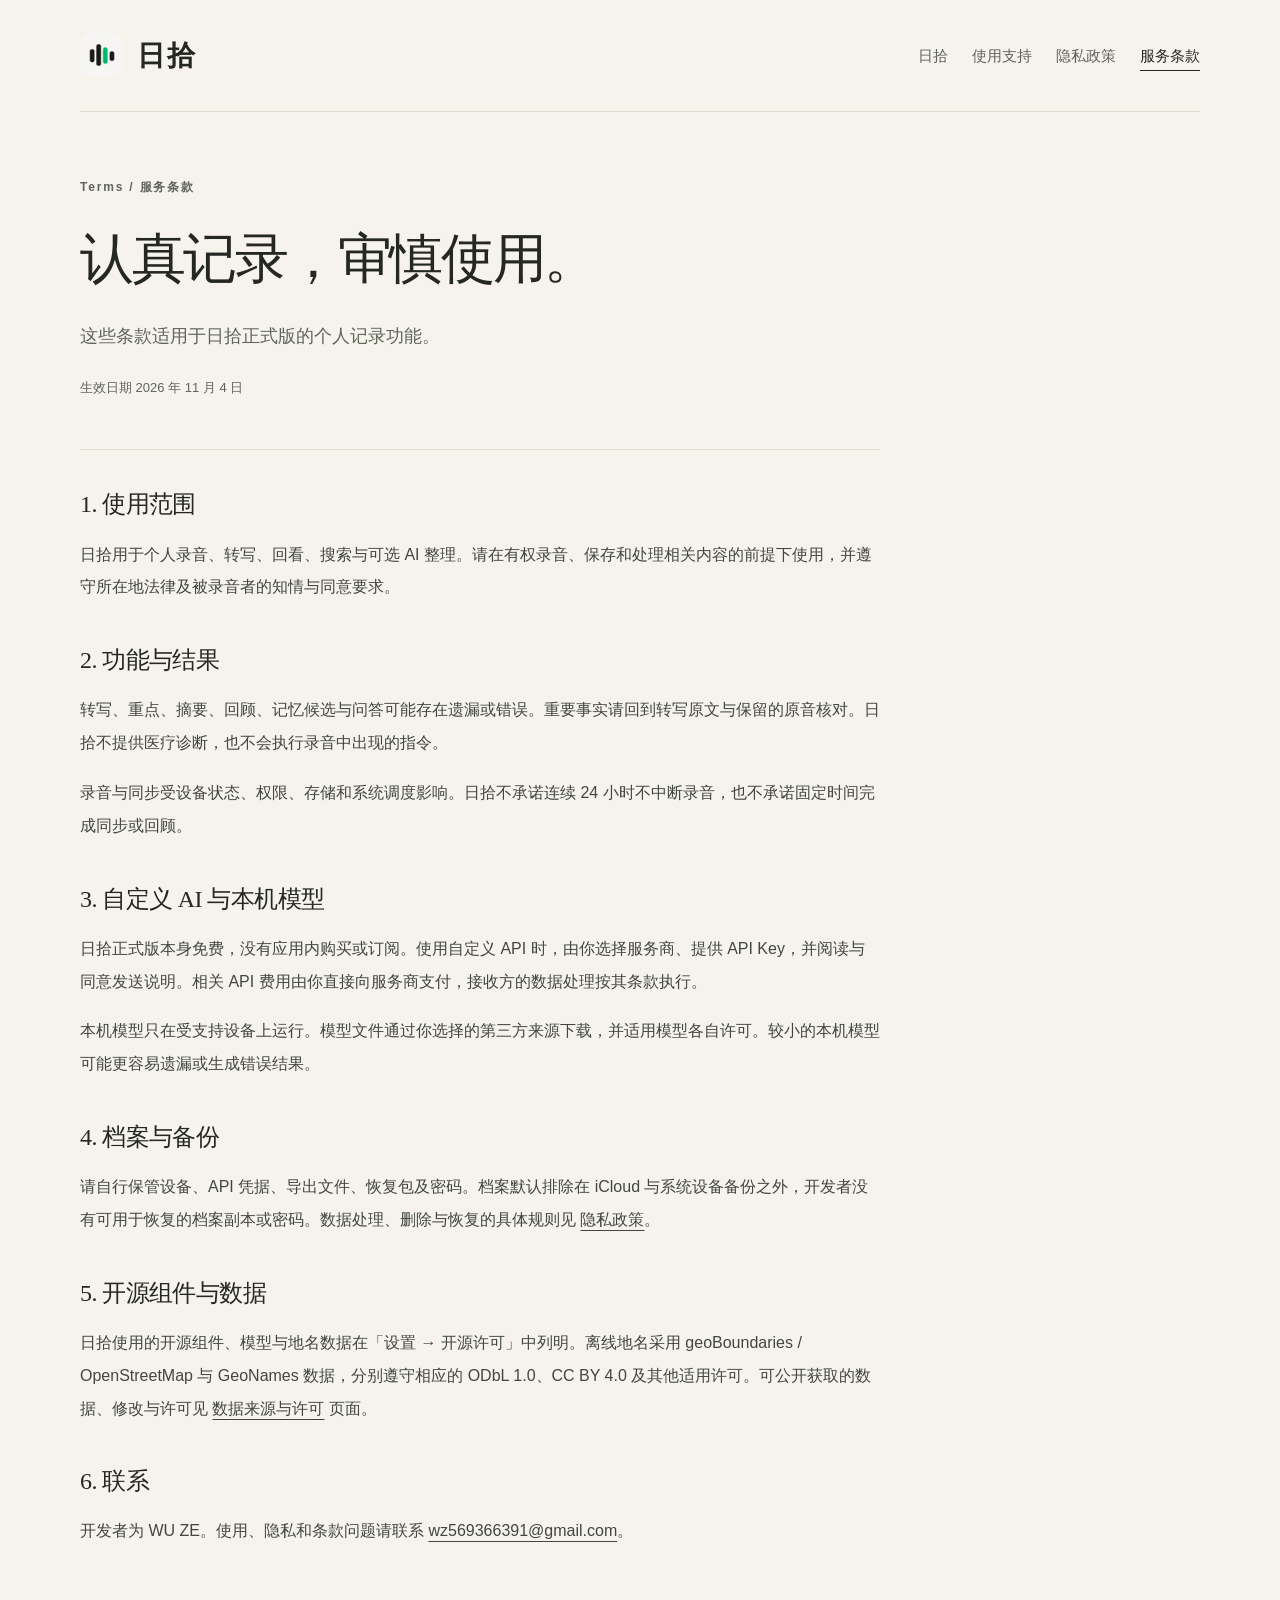
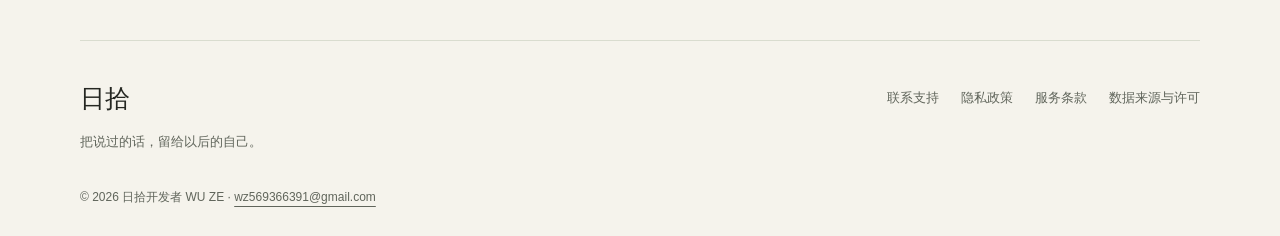
==== terms.html @ d61eabe6 "Publish Riji support, privacy policy and attributed place data" ====
<!doctype html>
<html lang="zh-Hans">
<head>
  <meta charset="utf-8">
  <meta name="viewport" content="width=device-width, initial-scale=1">
  <meta name="color-scheme" content="light">
  <meta name="description" content="日拾个人记录工具的使用范围、能力边界、自定义 AI、档案备份与开源许可。">
  <meta name="theme-color" content="#f5f3ec">
  <title>服务条款 · 日拾</title>
  <link rel="canonical" href="https://edward-ng-duke.github.io/riji-support/terms.html">
  <link rel="icon" href="AppIcon.png" type="image/png">
  <link rel="apple-touch-icon" href="AppIcon.png">
  <link rel="stylesheet" href="styles.css">
</head>
<body>
  <a class="skip-link" href="#main">跳到正文</a>
  <header class="site-header wrap">
    <a class="brand" href="index.html" aria-label="日拾首页"><img src="AppIcon.png" width="44" height="44" alt=""><span>日拾</span></a>
    <nav aria-label="主导航"><a href="index.html">日拾</a><a href="support.html">使用支持</a><a href="privacy.html">隐私政策</a><a href="terms.html" aria-current="page">服务条款</a></nav>
  </header>
  <main id="main" class="wrap" tabindex="-1">
    <header class="page-intro"><p class="eyebrow">Terms / 服务条款</p><h1>认真记录，审慎使用。</h1><p class="lead">这些条款适用于日拾正式版的个人记录功能。</p><p class="date">生效日期 2026 年 11 月 4 日</p></header>
    <article class="prose narrow">
      <section><h2>1. 使用范围</h2><p>日拾用于个人录音、转写、回看、搜索与可选 AI 整理。请在有权录音、保存和处理相关内容的前提下使用，并遵守所在地法律及被录音者的知情与同意要求。</p></section>
      <section><h2>2. 功能与结果</h2><p>转写、重点、摘要、回顾、记忆候选与问答可能存在遗漏或错误。重要事实请回到转写原文与保留的原音核对。日拾不提供医疗诊断，也不会执行录音中出现的指令。</p><p>录音与同步受设备状态、权限、存储和系统调度影响。日拾不承诺连续 24 小时不中断录音，也不承诺固定时间完成同步或回顾。</p></section>
      <section><h2>3. 自定义 AI 与本机模型</h2><p>日拾正式版本身免费，没有应用内购买或订阅。使用自定义 API 时，由你选择服务商、提供 API Key，并阅读与同意发送说明。相关 API 费用由你直接向服务商支付，接收方的数据处理按其条款执行。</p><p>本机模型只在受支持设备上运行。模型文件通过你选择的第三方来源下载，并适用模型各自许可。较小的本机模型可能更容易遗漏或生成错误结果。</p></section>
      <section><h2>4. 档案与备份</h2><p>请自行保管设备、API 凭据、导出文件、恢复包及密码。档案默认排除在 iCloud 与系统设备备份之外，开发者没有可用于恢复的档案副本或密码。数据处理、删除与恢复的具体规则见 <a href="privacy.html">隐私政策</a>。</p></section>
      <section><h2>5. 开源组件与数据</h2><p>日拾使用的开源组件、模型与地名数据在「设置 → 开源许可」中列明。离线地名采用 geoBoundaries / OpenStreetMap 与 GeoNames 数据，分别遵守相应的 ODbL 1.0、CC BY 4.0 及其他适用许可。可公开获取的数据、修改与许可见 <a href="data/">数据来源与许可</a> 页面。</p></section>
      <section><h2>6. 联系</h2><p>开发者为 WU ZE。使用、隐私和条款问题请联系 <a href="mailto:wz569366391@gmail.com">wz569366391@gmail.com</a>。</p></section>
    </article>
  </main>
  <footer class="site-footer wrap">
    <div><span class="footer-brand">日拾</span><p>把说过的话，留给以后的自己。</p></div>
    <div class="footer-links"><a href="support.html">联系支持</a><a href="privacy.html">隐私政策</a><a href="terms.html">服务条款</a><a href="data/">数据来源与许可</a></div>
    <p class="copyright">© 2026 日拾开发者 WU ZE · <a href="mailto:wz569366391@gmail.com">wz569366391@gmail.com</a></p>
  </footer>
</body>
</html>
---- styles.css ----
@charset "UTF-8";
:root {
  --paper: #f5f3ec;
  --surface: #fcfbf7;
  --ink: #252722;
  --muted: #60655b;
  --line: #d9dccf;
  --accent: #485c42;
  --serif: "Songti SC", "Noto Serif CJK SC", "STSong", Georgia, serif;
  --sans: -apple-system, BlinkMacSystemFont, "PingFang SC", "Microsoft YaHei", sans-serif;
}
* { box-sizing: border-box; }
html { scroll-behavior: smooth; scroll-padding-top: 28px; }
body { margin: 0; background: var(--paper); color: var(--ink); font: 17px/1.85 var(--sans); -webkit-font-smoothing: antialiased; }
a { color: inherit; text-decoration-thickness: 1px; text-underline-offset: 5px; overflow-wrap: anywhere; }
a:hover { color: var(--accent); }
a:focus-visible, summary:focus-visible { outline: 3px solid var(--accent); outline-offset: 5px; border-radius: 3px; }
h1, h2, h3, p { margin: 0; }
h1, h2, .brand, .footer-brand { font-family: var(--serif); }
h1 { font-size: clamp(39px, 5.2vw, 70px); font-weight: 500; line-height: 1.42; letter-spacing: -.045em; }
h2 { font-size: clamp(29px, 3.2vw, 38px); font-weight: 500; line-height: 1.55; letter-spacing: -.025em; }
h3 { font-size: 21px; font-weight: 600; line-height: 1.65; }
p + p { margin-top: 17px; }
.wrap { width: min(1120px, calc(100% - 88px)); margin-inline: auto; }
.skip-link { position: fixed; z-index: 20; top: 12px; left: 12px; transform: translateY(-180%); background: var(--ink); color: white; padding: 10px 18px; }
.skip-link:focus { transform: translateY(0); }
.site-header { display: flex; align-items: center; justify-content: space-between; gap: 24px; min-height: 112px; border-bottom: 1px solid var(--line); }
.brand { display: inline-flex; align-items: center; gap: 13px; text-decoration: none; font-size: 28px; font-weight: 600; letter-spacing: .08em; }
.brand img { width: 44px; height: 44px; border-radius: 12px; }
.site-header nav { display: flex; flex-wrap: wrap; align-items: center; gap: 12px 24px; }
.site-header nav a { display: inline-flex; align-items: center; min-height: 44px; text-decoration: none; color: var(--muted); font-size: 15px; }
.site-header nav a[aria-current="page"] { color: var(--ink); text-decoration: underline; text-underline-offset: 9px; }
.hero { display: grid; grid-template-columns: 1.35fr 1fr; align-items: center; gap: 70px; padding: 88px 0 96px; }
.eyebrow { color: var(--muted); font-size: 12px; letter-spacing: .15em; font-weight: 600; line-height: 1.8; margin-bottom: 22px; }
.hero .lead { max-width: 600px; margin-top: 27px; }
.lead { color: var(--muted); font-size: 18px; line-height: 1.95; }
.actions { display: flex; flex-wrap: wrap; align-items: center; gap: 20px 26px; margin-top: 34px; }
.button { display: inline-flex; min-height: 52px; align-items: center; justify-content: space-between; gap: 30px; padding: 12px 21px; border: 1px solid var(--ink); border-radius: 4px; background: var(--ink); color: var(--surface); text-decoration: none; font-size: 15px; }
.button:hover { color: white; background: var(--accent); border-color: var(--accent); }
.button-outline { background: transparent; color: var(--ink); }
.text-link { display: inline-flex; align-items: center; min-height: 44px; gap: 16px; font-size: 15px; }
.hero-mark { display: flex; position: relative; min-height: 400px; align-items: center; justify-content: center; border-radius: 48% 48% 6px 6px; border: 1px solid #d0d5c8; background: #e8ecdf; overflow: hidden; }
.mark-word { align-self: flex-start; margin-top: 27px; font-family: var(--serif); font-size: 157px; line-height: 1.8; font-weight: 400; color: var(--accent); }
.mark-note { position: absolute; bottom: 35px; color: var(--accent); font-size: 12px; letter-spacing: .2em; }
.sound-bars { display: flex; align-items: center; justify-content: center; gap: 8px; position: absolute; bottom: 87px; }
.sound-bars i { display: block; width: 4px; height: 23px; border-radius: 3px; background: #718267; }
.sound-bars i:nth-child(2n) { height: 40px; }
.sound-bars i:nth-child(3n) { height: 60px; }
.sound-bars i:nth-child(5) { height: 82px; }
.section { padding: 64px 0; border-top: 1px solid var(--line); }
.section-heading { margin-bottom: 36px; }
.section-heading .eyebrow { margin-bottom: 14px; }
.feature-grid { display: grid; grid-template-columns: repeat(3, 1fr); gap: 45px; }
.feature-grid article { padding-right: 15px; }
.number { color: var(--muted); font: 14px/1.5 Georgia, serif; }
.feature-grid h3 { margin: 13px 0 12px; }
.feature-grid p, .support-strip p, .privacy-panel p { color: var(--muted); font-size: 16px; }
.privacy-panel { display: grid; grid-template-columns: 1fr 1.15fr; gap: 80px; }
.privacy-panel .eyebrow { margin-bottom: 14px; }
.privacy-panel .text-link { margin-top: 21px; }
.support-strip { display: flex; justify-content: space-between; align-items: center; gap: 38px; }
.support-strip .eyebrow { margin-bottom: 12px; }
.support-strip p:last-child { margin-top: 14px; }
.support-strip .button { flex-shrink: 0; }
.site-footer { border-top: 1px solid var(--line); display: grid; grid-template-columns: 1fr 1fr; gap: 25px; padding: 35px 0 28px; margin-top: 30px; font-size: 13px; color: var(--muted); }
.footer-brand { font-size: 25px; color: var(--ink); }
.site-footer p { margin-top: 7px; }
.footer-links { display: flex; flex-wrap: wrap; align-content: start; justify-content: end; gap: 0 22px; }
.footer-links a { display: inline-flex; align-items: center; min-height: 44px; text-decoration: none; }
.copyright { grid-column: 1 / -1; font-size: 12px; }
.page-intro { padding: 65px 0 49px; max-width: 850px; }
.page-intro h1 { font-size: clamp(36px, 4.5vw, 54px); }
.page-intro .lead { margin-top: 22px; }
.date { font-size: 13px; color: var(--muted); margin-top: 22px; }
.document-layout { display: grid; grid-template-columns: 225px minmax(0, 1fr); align-items: start; gap: 50px; border-top: 1px solid var(--line); padding: 38px 0 45px; }
.toc { position: sticky; top: 25px; display: grid; gap: 2px; }
.toc a { display: flex; align-items: center; min-height: 44px; color: var(--muted); font-size: 13px; text-decoration: none; }
.prose { min-width: 0; }
.prose section { margin-bottom: 38px; scroll-margin-top: 28px; }
.prose h2 { font-size: 24px; margin-bottom: 15px; }
.prose p { font-size: 16px; line-height: 2.05; color: #42473e; }
.narrow { max-width: 800px; padding: 36px 0 24px; border-top: 1px solid var(--line); }
.contact-card { display: grid; grid-template-columns: 1fr 1fr; gap: 60px; background: var(--surface); border: 1px solid var(--line); border-radius: 6px; padding: 38px; margin-bottom: 56px; }
.contact-card .eyebrow { margin-bottom: 10px; }
.contact-card p { color: var(--muted); font-size: 16px; margin-top: 13px; }
.email-link { display: inline-block; padding-block: 10px; margin-top: 10px; color: var(--accent); font-size: 18px; }
.contact-guide h3 { font-size: 17px; }
.contact-guide ul { padding-left: 19px; margin: 13px 0; font-size: 14px; color: var(--muted); }
.contact-guide p { font-size: 13px; }
.faq details { border-bottom: 1px solid var(--line); }
.faq summary { padding: 22px 36px 22px 0; cursor: pointer; font-weight: 500; line-height: 1.7; list-style-position: inside; }
.faq details > div { max-width: 850px; padding: 0 22px 25px 20px; color: #42473e; font-size: 16px; }
.note { border-left: 3px solid #9aa88e; padding: 12px 22px; margin: 0 0 55px; color: var(--muted); font-size: 14px; }
@media (max-width: 900px) {
  .wrap { width: min(100% - 48px, 760px); }
  .hero { gap: 35px; padding-block: 66px; }
  .hero-mark { min-height: 340px; }
  .mark-word { margin-top: 24px; font-size: 126px; }
  .feature-grid { gap: 25px; }
  .privacy-panel { gap: 35px; }
  .document-layout { grid-template-columns: 175px minmax(0, 1fr); gap: 26px; }
  .contact-card { gap: 30px; padding: 28px; }
}
@media (max-width: 640px) {
  .wrap { width: calc(100% - 40px); }
  .site-header { align-items: flex-start; flex-direction: column; gap: 5px; padding-top: 19px; padding-bottom: 12px; min-height: 0; }
  .brand { font-size: 25px; }
  .brand img { width: 38px; height: 38px; border-radius: 10px; }
  .site-header nav { gap: 0 22px; }
  .site-header nav a { font-size: 13px; }
  .hero { grid-template-columns: 1fr; gap: 32px; padding: 43px 0 50px; }
  .hero .lead { margin-top: 22px; }
  .hero-mark { min-height: 280px; border-radius: 46% 46% 5px 5px; }
  .mark-word { margin-top: 5px; font-size: 106px; }
  .sound-bars { bottom: 65px; gap: 7px; }
  .sound-bars i { transform: scaleY(.75); }
  .mark-note { bottom: 23px; }
  .lead { font-size: 17px; }
  .actions { margin-top: 24px; gap: 12px 22px; }
  .section { padding: 42px 0; }
  .feature-grid { grid-template-columns: 1fr; gap: 31px; }
  .feature-grid article { padding: 0; }
  .feature-grid h3 { margin-top: 8px; }
  .privacy-panel { grid-template-columns: 1fr; gap: 23px; }
  .support-strip { flex-direction: column; align-items: start; gap: 22px; }
  .site-footer { grid-template-columns: 1fr; gap: 15px; padding-top: 25px; }
  .footer-links { justify-content: start; gap: 0 20px; }
  .page-intro { padding: 40px 0 30px; }
  .page-intro .eyebrow { margin-bottom: 16px; }
  .document-layout { grid-template-columns: 1fr; gap: 28px; padding-top: 20px; }
  .toc { position: static; grid-template-columns: 1fr 1fr; gap: 0 10px; padding-bottom: 20px; border-bottom: 1px solid var(--line); }
  .toc a { font-size: 12px; }
  .prose h2 { font-size: 22px; }
  .prose p { font-size: 16px; }
  .contact-card { grid-template-columns: 1fr; gap: 25px; padding: 24px 22px; margin-bottom: 37px; }
  .email-link { font-size: 16px; }
  .faq summary { padding-right: 0; font-size: 16px; }
  .faq details > div { padding-right: 0; padding-left: 0; }
}
@media (prefers-reduced-motion: reduce) { html { scroll-behavior: auto; } }
@media print {
  body { background: white; font-size: 11pt; }
  .wrap { width: 100%; }
  .site-header, .site-footer, .toc, .skip-link { display: none; }
  .document-layout { display: block; border: 0; }
  .page-intro { padding-top: 0; }
  .prose section { break-inside: avoid; }
}
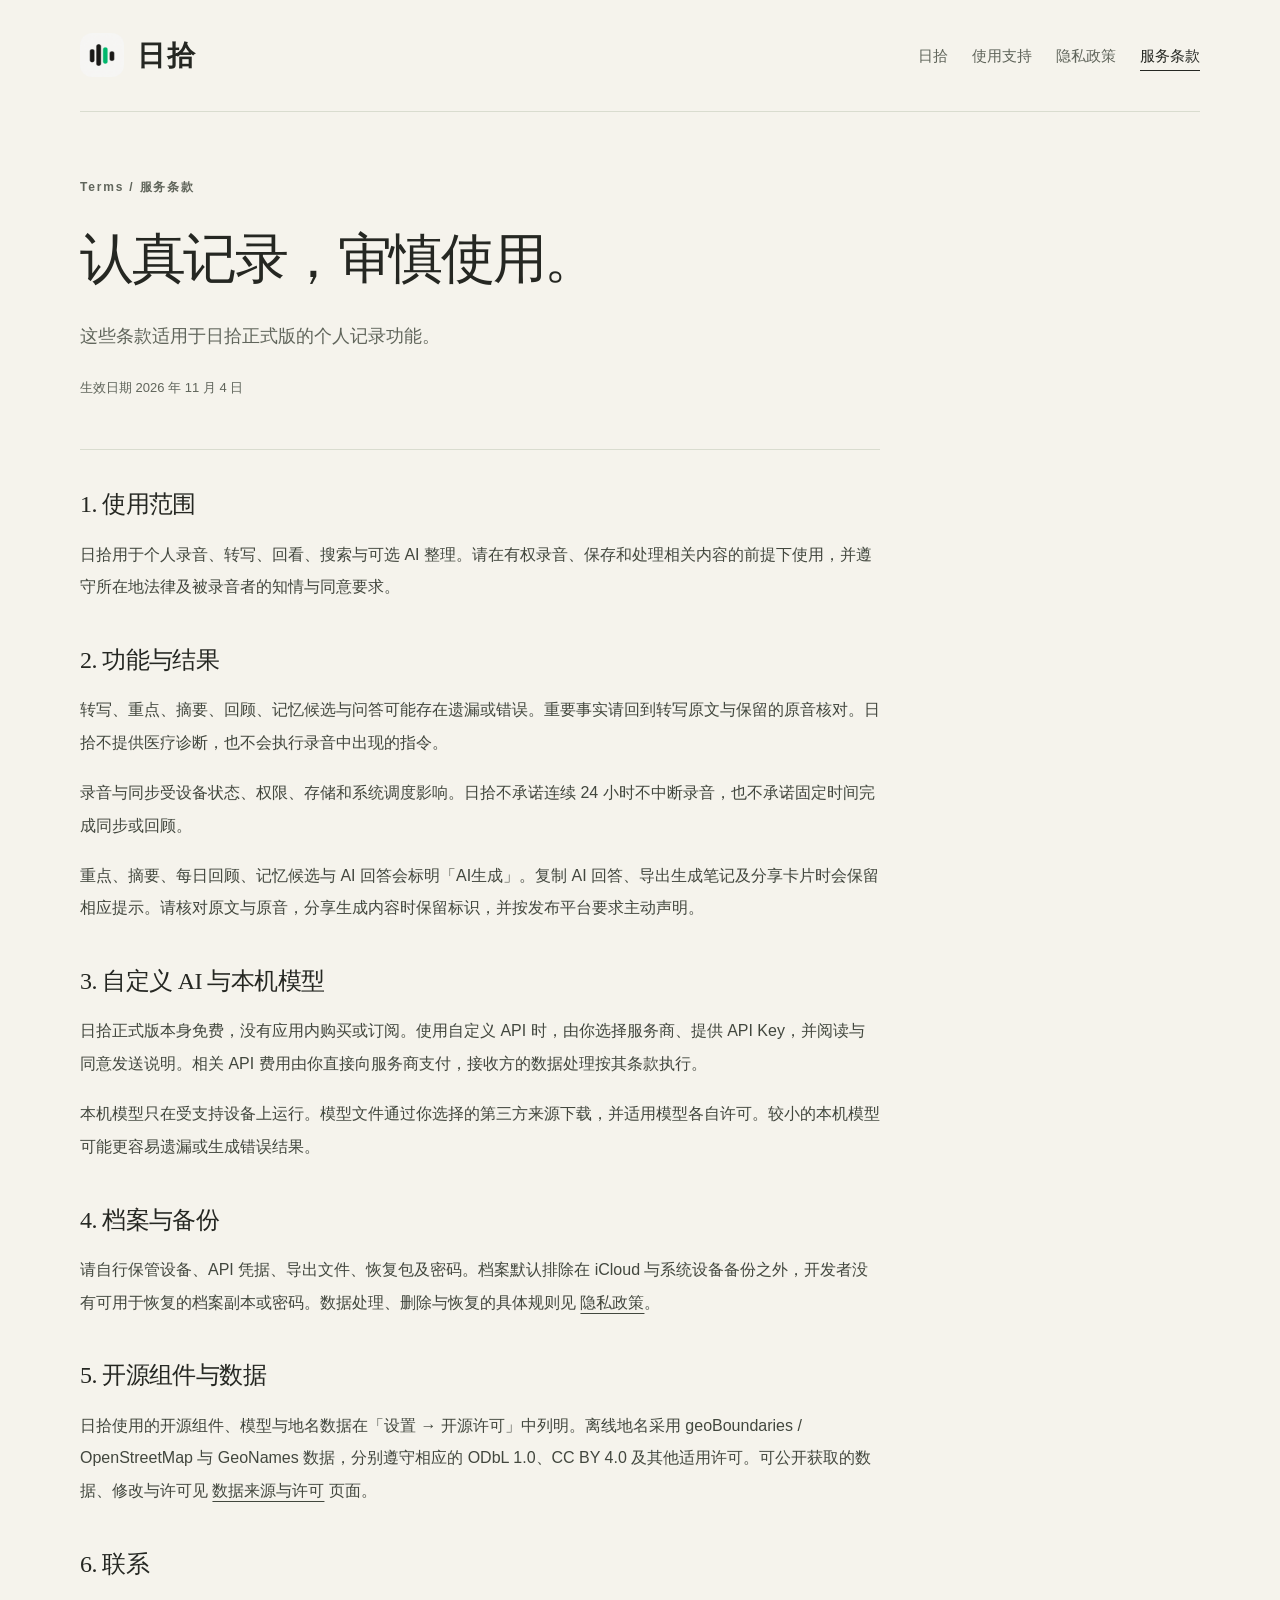
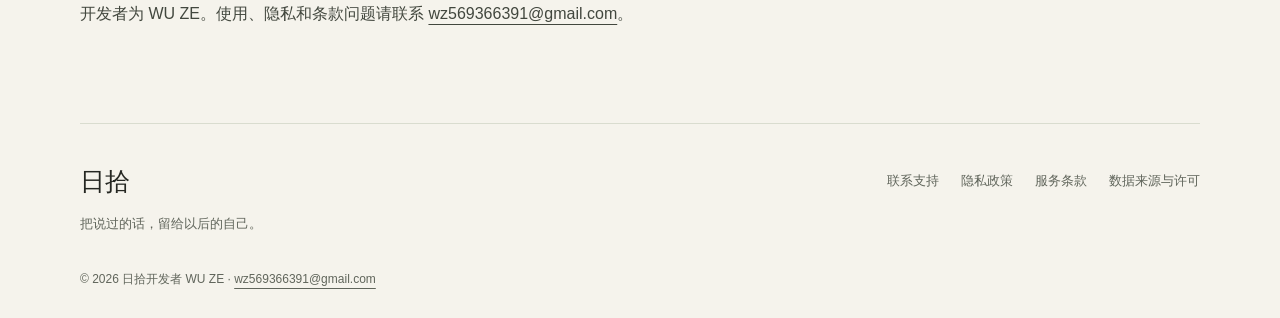
==== commit aa19cfb0: "Explain AI-generated content labels and sharing" ====
--- a/terms.html
+++ b/terms.html
@@ -22,7 +22,7 @@
     <header class="page-intro"><p class="eyebrow">Terms / 服务条款</p><h1>认真记录，审慎使用。</h1><p class="lead">这些条款适用于日拾正式版的个人记录功能。</p><p class="date">生效日期 2026 年 11 月 4 日</p></header>
     <article class="prose narrow">
       <section><h2>1. 使用范围</h2><p>日拾用于个人录音、转写、回看、搜索与可选 AI 整理。请在有权录音、保存和处理相关内容的前提下使用，并遵守所在地法律及被录音者的知情与同意要求。</p></section>
-      <section><h2>2. 功能与结果</h2><p>转写、重点、摘要、回顾、记忆候选与问答可能存在遗漏或错误。重要事实请回到转写原文与保留的原音核对。日拾不提供医疗诊断，也不会执行录音中出现的指令。</p><p>录音与同步受设备状态、权限、存储和系统调度影响。日拾不承诺连续 24 小时不中断录音，也不承诺固定时间完成同步或回顾。</p></section>
+      <section><h2>2. 功能与结果</h2><p>转写、重点、摘要、回顾、记忆候选与问答可能存在遗漏或错误。重要事实请回到转写原文与保留的原音核对。日拾不提供医疗诊断，也不会执行录音中出现的指令。</p><p>录音与同步受设备状态、权限、存储和系统调度影响。日拾不承诺连续 24 小时不中断录音，也不承诺固定时间完成同步或回顾。</p><p>重点、摘要、每日回顾、记忆候选与 AI 回答会标明「AI生成」。复制 AI 回答、导出生成笔记及分享卡片时会保留相应提示。请核对原文与原音，分享生成内容时保留标识，并按发布平台要求主动声明。</p></section>
       <section><h2>3. 自定义 AI 与本机模型</h2><p>日拾正式版本身免费，没有应用内购买或订阅。使用自定义 API 时，由你选择服务商、提供 API Key，并阅读与同意发送说明。相关 API 费用由你直接向服务商支付，接收方的数据处理按其条款执行。</p><p>本机模型只在受支持设备上运行。模型文件通过你选择的第三方来源下载，并适用模型各自许可。较小的本机模型可能更容易遗漏或生成错误结果。</p></section>
       <section><h2>4. 档案与备份</h2><p>请自行保管设备、API 凭据、导出文件、恢复包及密码。档案默认排除在 iCloud 与系统设备备份之外，开发者没有可用于恢复的档案副本或密码。数据处理、删除与恢复的具体规则见 <a href="privacy.html">隐私政策</a>。</p></section>
       <section><h2>5. 开源组件与数据</h2><p>日拾使用的开源组件、模型与地名数据在「设置 → 开源许可」中列明。离线地名采用 geoBoundaries / OpenStreetMap 与 GeoNames 数据，分别遵守相应的 ODbL 1.0、CC BY 4.0 及其他适用许可。可公开获取的数据、修改与许可见 <a href="data/">数据来源与许可</a> 页面。</p></section>
